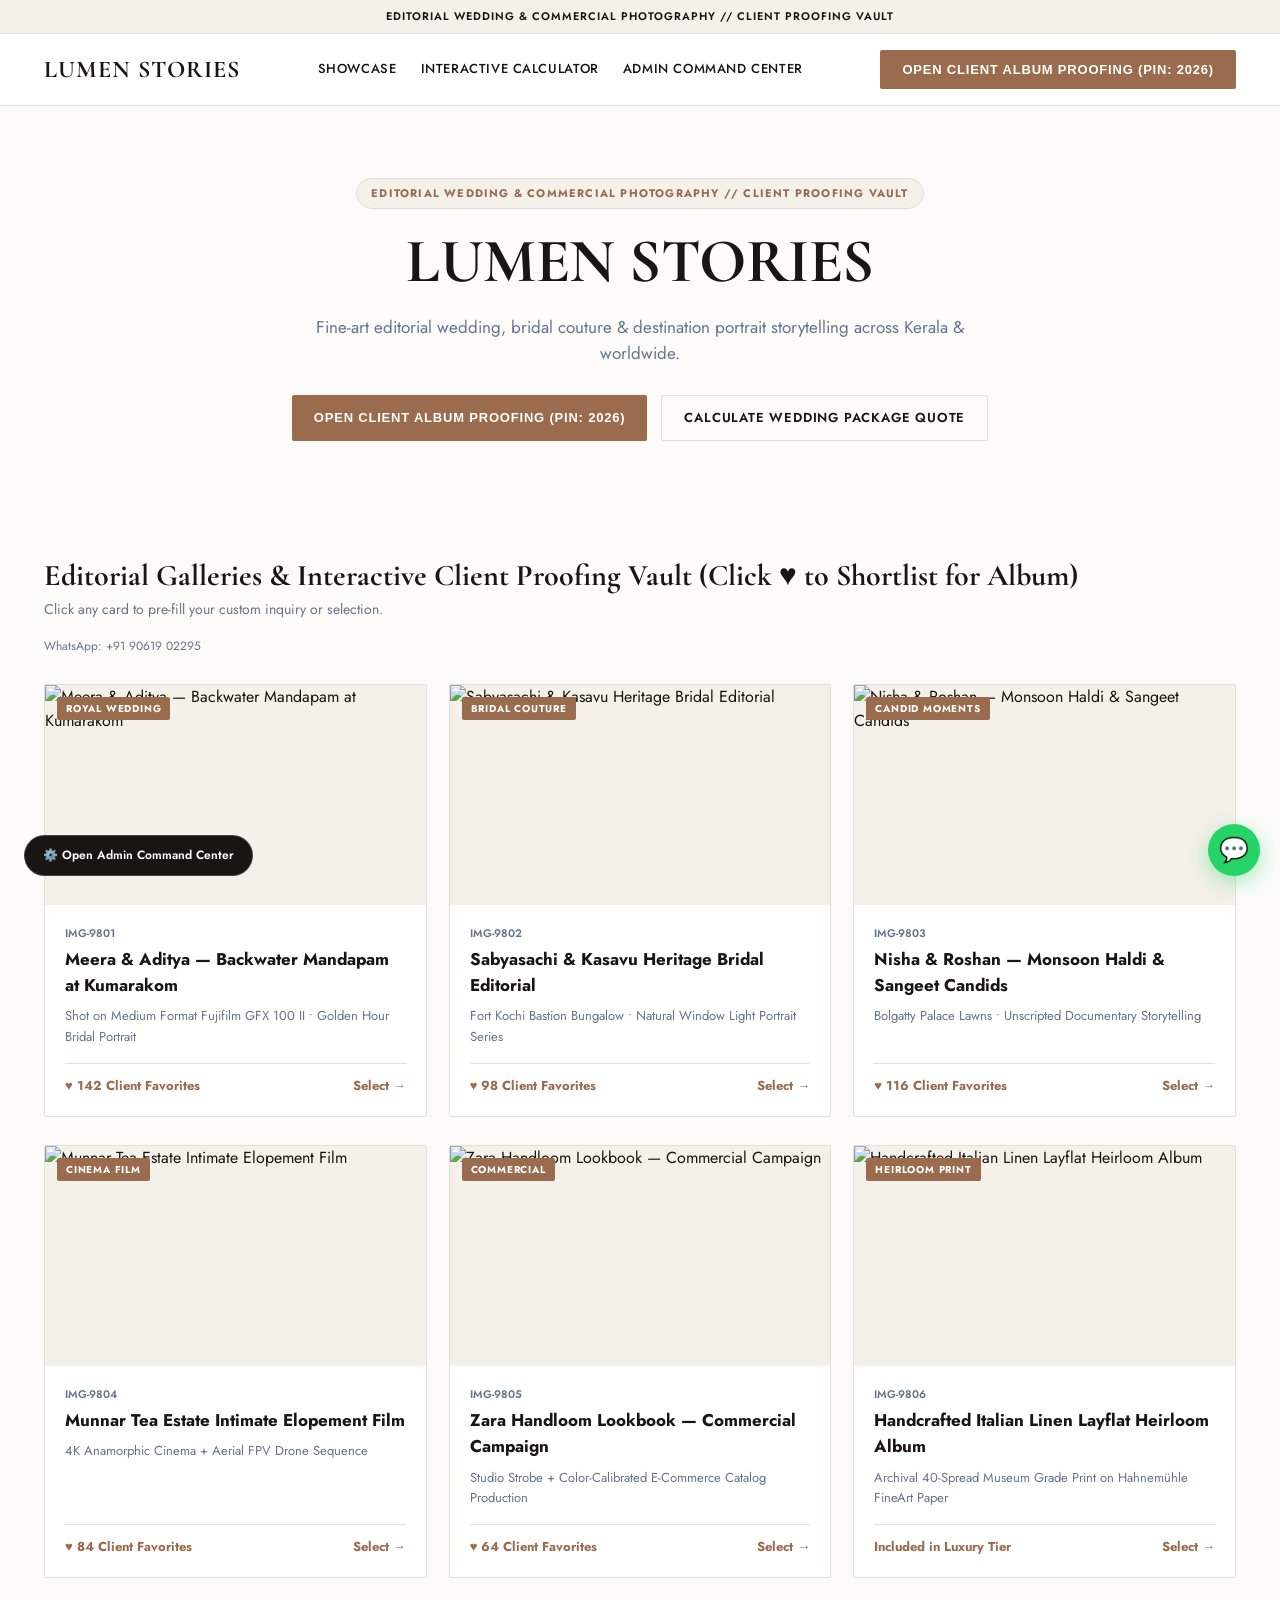
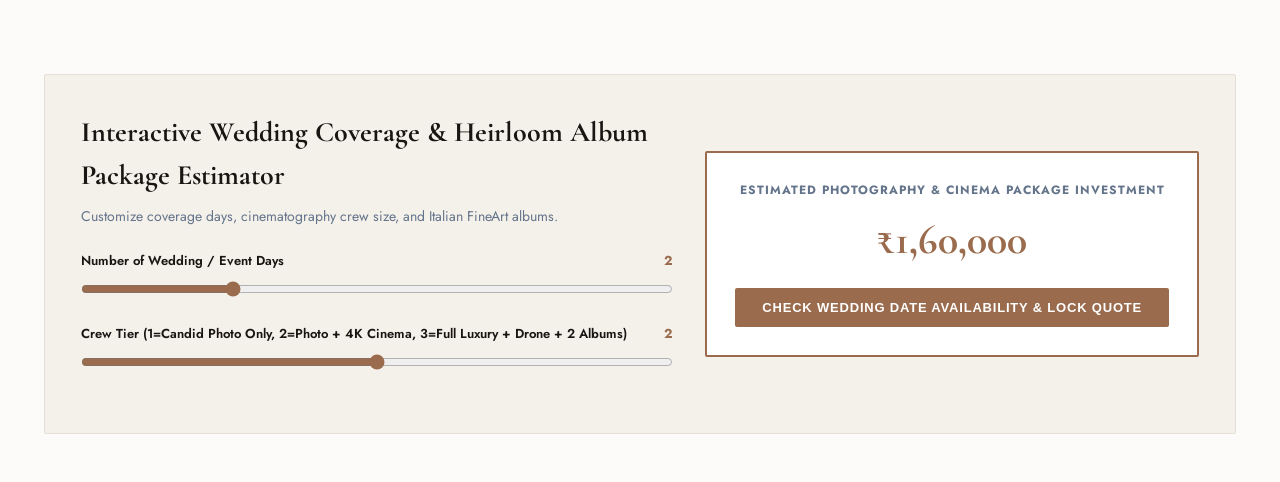
==== public/index.html @ 7021cba3 "feat(tpl-port-photography): Awwwards showcase + interactive calculator + admin command center + whit" ====
<!DOCTYPE html>
<html lang="en">
<head>
  <meta charset="UTF-8">
  <meta name="viewport" content="width=device-width, initial-scale=1.0">
  <title>LUMEN STORIES — Portfolio Showcase</title>
  <link rel="preconnect" href="https://fonts.googleapis.com">
  <link rel="preconnect" href="https://fonts.gstatic.com" crossorigin>
  <link href="https://fonts.googleapis.com/css2?family=Cormorant+Garamond:ital,wght@0,500;0,600;1,400&family=Jost:wght@300;400;500;600&display=swap" rel="stylesheet">
  <link rel="stylesheet" href="theme-tokens.css">
  <script src="whitelabel.js"></script>
  <style>
    * { box-sizing: border-box; margin: 0; padding: 0; }
    body {
      font-family: var(--font-primary);
      background-color: var(--bg-main);
      color: var(--color-dark);
      line-height: 1.55;
      -webkit-font-smoothing: antialiased;
    }
    .top-bar {
      background: var(--bg-canvas);
      color: var(--color-dark);
      font-size: 11px;
      font-weight: 600;
      letter-spacing: 1px;
      text-transform: uppercase;
      text-align: center;
      padding: 8px 16px;
      border-bottom: 1px solid var(--border-color);
    }
    header {
      position: sticky;
      top: 0;
      z-index: 100;
      background: rgba(255, 255, 255, 0.92);
      backdrop-filter: blur(12px);
      border-bottom: 1px solid var(--border-color);
    }
    .nav-container {
      max-width: 1240px;
      margin: 0 auto;
      padding: 16px 24px;
      display: flex;
      align-items: center;
      justify-content: space-between;
      gap: 16px;
    }
    .brand-logo {
      font-family: var(--font-accent);
      font-size: 24px;
      font-weight: 700;
      letter-spacing: 1px;
      text-transform: uppercase;
      color: var(--color-dark);
      text-decoration: none;
    }
    .brand-logo span {
      font-family: var(--font-primary);
      color: var(--color-primary);
      font-size: 12px;
      letter-spacing: 2px;
      display: block;
      margin-top: -2px;
    }
    nav.desktop-nav {
      display: flex;
      gap: 24px;
      align-items: center;
    }
    nav.desktop-nav a {
      color: var(--color-dark);
      text-decoration: none;
      font-size: 13px;
      font-weight: 500;
      text-transform: uppercase;
      letter-spacing: 0.6px;
    }
    nav.desktop-nav a:hover { color: var(--color-primary); }
    .btn-primary {
      background: var(--color-primary);
      color: #FFFFFF;
      border: none;
      padding: 12px 22px;
      border-radius: var(--radius);
      font-size: 13px;
      font-weight: 600;
      text-transform: uppercase;
      letter-spacing: 0.8px;
      cursor: pointer;
      text-decoration: none;
      display: inline-flex;
      align-items: center;
      gap: 8px;
      transition: transform 0.2s var(--ease-out-expo), opacity 0.2s;
    }
    .btn-primary:hover { transform: translateY(-2px); opacity: 0.94; }
    .btn-outline {
      background: transparent;
      color: var(--color-dark);
      border: 1px solid var(--border-color);
      padding: 12px 22px;
      border-radius: var(--radius);
      font-size: 13px;
      font-weight: 600;
      text-transform: uppercase;
      letter-spacing: 0.8px;
      cursor: pointer;
      text-decoration: none;
    }
    .hero-banner {
      padding: 72px 24px 64px;
      max-width: 1240px;
      margin: 0 auto;
      text-align: center;
    }
    .hero-pill {
      display: inline-block;
      background: var(--bg-canvas);
      border: 1px solid var(--border-color);
      color: var(--color-primary);
      font-size: 11px;
      font-weight: 700;
      letter-spacing: 1.2px;
      padding: 6px 14px;
      border-radius: 999px;
      margin-bottom: 20px;
    }
    .hero-banner h1 {
      font-family: var(--font-accent);
      font-size: clamp(34px, 5vw, 62px);
      line-height: 1.08;
      margin-bottom: 18px;
      letter-spacing: -0.5px;
    }
    .hero-banner p {
      font-size: 17px;
      color: #64748B;
      max-width: 680px;
      margin: 0 auto 28px;
    }
    .hero-actions {
      display: flex;
      gap: 14px;
      justify-content: center;
      flex-wrap: wrap;
    }
    .section-wrap {
      max-width: 1240px;
      margin: 0 auto;
      padding: 48px 24px;
    }
    .section-head {
      display: flex;
      align-items: flex-end;
      justify-content: space-between;
      margin-bottom: 28px;
      gap: 16px;
      flex-wrap: wrap;
    }
    .section-head h2 {
      font-family: var(--font-accent);
      font-size: 30px;
    }
    .bento-grid {
      display: grid;
      grid-template-columns: repeat(3, 1fr);
      gap: var(--grid-gap-desktop);
    }
    .bento-card {
      background: #FFFFFF;
      border: 1px solid var(--border-color);
      border-radius: var(--radius);
      overflow: hidden;
      display: flex;
      flex-direction: column;
      transition: transform 0.25s var(--ease-out-expo), border-color 0.25s;
    }
    .bento-card:hover {
      transform: translateY(-4px);
      border-color: var(--color-primary);
    }
    .bento-img-wrap {
      height: 220px;
      position: relative;
      background: var(--bg-canvas);
      overflow: hidden;
    }
    .bento-img-wrap img {
      width: 100%;
      height: 100%;
      object-fit: cover;
      transition: transform 0.5s var(--ease-out-expo);
    }
    .bento-card:hover .bento-img-wrap img { transform: scale(1.04); }
    .bento-badge {
      position: absolute;
      top: 12px;
      left: 12px;
      background: var(--color-primary);
      color: #FFF;
      font-size: 10px;
      font-weight: 700;
      letter-spacing: 0.8px;
      padding: 4px 9px;
      border-radius: var(--radius);
      text-transform: uppercase;
    }
    .bento-body {
      padding: 20px;
      display: flex;
      flex-direction: column;
      flex: 1;
    }
    .bento-code {
      font-size: 11px;
      color: #64748B;
      font-weight: 600;
      margin-bottom: 4px;
    }
    .bento-title {
      font-size: 17px;
      font-weight: 700;
      margin-bottom: 8px;
    }
    .bento-sub {
      font-size: 13px;
      color: #64748B;
      margin-bottom: 16px;
      flex: 1;
    }
    .bento-footer {
      display: flex;
      align-items: center;
      justify-content: space-between;
      padding-top: 12px;
      border-top: 1px solid var(--border-color);
      font-size: 13px;
      font-weight: 700;
      color: var(--color-primary);
    }
    /* Interactive Calculator Box */
    .calc-panel {
      background: var(--bg-canvas);
      border: 1px solid var(--border-color);
      border-radius: var(--radius);
      padding: 36px;
      display: grid;
      grid-template-columns: 1.2fr 1fr;
      gap: 32px;
      align-items: center;
    }
    .slider-group { margin-bottom: 20px; }
    .slider-group label {
      display: flex;
      justify-content: space-between;
      font-size: 13px;
      font-weight: 600;
      margin-bottom: 8px;
    }
    .slider-group input[type="range"] {
      width: 100%;
      accent-color: var(--color-primary);
      cursor: pointer;
    }
    .calc-result-card {
      background: #FFFFFF;
      border: 2px solid var(--color-primary);
      border-radius: var(--radius);
      padding: 28px;
      text-align: center;
    }
    .calc-result-val {
      font-family: var(--font-accent);
      font-size: 42px;
      font-weight: 700;
      color: var(--color-primary);
      margin: 8px 0 16px;
    }
    /* Lead Capture Modal */
    .modal-overlay {
      position: fixed;
      inset: 0;
      background: rgba(0, 0, 0, 0.68);
      backdrop-filter: blur(4px);
      z-index: 900;
      display: none;
      align-items: center;
      justify-content: center;
      padding: 16px;
    }
    .modal-overlay.open { display: flex; }
    .modal-box {
      background: #FFFFFF;
      color: var(--color-dark);
      border: 1px solid var(--border-color);
      border-radius: var(--radius);
      max-width: 500px;
      width: 100%;
      padding: 28px;
      position: relative;
    }
    .form-field { margin-bottom: 14px; }
    .form-field label {
      display: block;
      font-size: 11px;
      font-weight: 700;
      text-transform: uppercase;
      margin-bottom: 5px;
      color: #64748B;
    }
    .form-field input, .form-field select, .form-field textarea {
      width: 100%;
      padding: 10px 12px;
      background: var(--bg-main);
      color: var(--color-dark);
      border: 1px solid var(--border-color);
      border-radius: var(--radius);
      font-family: inherit;
      font-size: 14px;
    }
    .wa-float-btn {
      position: fixed;
      bottom: 24px;
      right: 20px;
      width: 52px;
      height: 52px;
      background: #25D366;
      border-radius: 50%;
      display: flex;
      align-items: center;
      justify-content: center;
      box-shadow: 0 6px 20px rgba(37, 211, 102, 0.4);
      z-index: 500;
      text-decoration: none;
      color: #FFF;
      font-size: 24px;
    }
    .admin-pill-floating {
      position: fixed;
      bottom: 24px;
      left: 24px;
      background: var(--color-dark);
      color: #FFF;
      padding: 10px 18px;
      border-radius: 999px;
      font-size: 12px;
      font-weight: 600;
      text-decoration: none;
      z-index: 500;
      border: 1px solid rgba(255,255,255,0.18);
    }
    @media (max-width: 860px) {
      .bento-grid { grid-template-columns: 1fr; gap: var(--grid-gap-mobile); }
      .calc-panel { grid-template-columns: 1fr; padding: 22px; }
      nav.desktop-nav { display: none; }
      .admin-pill-floating { display: none; }
    }
  </style>
</head>
<body>
  <div class="top-bar">EDITORIAL WEDDING & COMMERCIAL PHOTOGRAPHY // CLIENT PROOFING VAULT</div>

  <header>
    <div class="nav-container">
      <a href="#" class="brand-logo">LUMEN STORIES</a>
      <nav class="desktop-nav">
        <a href="#showcase">Showcase</a>
        <a href="#calculator">Interactive Calculator</a>
        <a href="admin.html">Admin Command Center</a>
      </nav>
      <button class="btn-primary" onclick="openLeadModal()">Open Client Album Proofing (PIN: 2026)</button>
    </div>
  </header>

  <section class="hero-banner">
    <span class="hero-pill">EDITORIAL WEDDING & COMMERCIAL PHOTOGRAPHY // CLIENT PROOFING VAULT</span>
    <h1 data-wl-brand>LUMEN STORIES</h1>
    <p data-wl-tagline>Fine-art editorial wedding, bridal couture & destination portrait storytelling across Kerala & worldwide.</p>
    <div class="hero-actions">
      <button class="btn-primary" onclick="openLeadModal()">Open Client Album Proofing (PIN: 2026)</button>
      <a href="#calculator" class="btn-outline">Calculate Wedding Package Quote</a>
    </div>
  </section>

  <section class="section-wrap" id="showcase">
    <div class="section-head">
      <div>
        <h2>Editorial Galleries & Interactive Client Proofing Vault (Click ♥ to Shortlist for Album)</h2>
        <p style="font-size:14px;color:#64748B;">Click any card to pre-fill your custom inquiry or selection.</p>
      </div>
      <div id="drawerWaText" style="font-size:12px;color:#64748B;">WhatsApp: +91 90619 02295</div>
    </div>

    <div class="bento-grid" id="bentoGrid"></div>
  </section>

  <section class="section-wrap" id="calculator">
    <div class="calc-panel">
      <div>
        <h2 style="font-family:var(--font-accent);font-size:28px;margin-bottom:8px;">Interactive Wedding Coverage & Heirloom Album Package Estimator</h2>
        <p style="font-size:14px;color:#64748B;margin-bottom:24px;">Customize coverage days, cinematography crew size, and Italian FineArt albums.</p>

        <div class="slider-group">
          <label>
            <span>Number of Wedding / Event Days</span>
            <strong id="valSliderA" style="color:var(--color-primary);">2</strong>
          </label>
          <input type="range" id="sliderA" min="1" max="5" value="2" oninput="recalc()">
        </div>

        <div class="slider-group">
          <label>
            <span>Crew Tier (1=Candid Photo Only, 2=Photo + 4K Cinema, 3=Full Luxury + Drone + 2 Albums)</span>
            <strong id="valSliderB" style="color:var(--color-primary);">2</strong>
          </label>
          <input type="range" id="sliderB" min="1" max="3" value="2" oninput="recalc()">
        </div>
      </div>

      <div class="calc-result-card">
        <div style="font-size:12px;font-weight:700;text-transform:uppercase;letter-spacing:1px;color:#64748B;">
          Estimated Photography & Cinema Package Investment
        </div>
        <div class="calc-result-val" id="calcOutput">₹0</div>
        <button class="btn-primary" style="width:100%;justify-content:center;" onclick="openLeadModalWithCalc()">
          Check Wedding Date Availability & Lock Quote
        </button>
      </div>
    </div>
  </section>

  <!-- Interactive Lead / Booking / Proofing Modal -->
  <div class="modal-overlay" id="leadModal">
    <div class="modal-box">
      <div style="display:flex;justify-content:space-between;align-items:center;margin-bottom:16px;">
        <h3 style="font-family:var(--font-accent);font-size:22px;">Check Wedding Date Availability & Lock Quote</h3>
        <button onclick="closeLeadModal()" style="background:none;border:none;color:inherit;font-size:18px;cursor:pointer;">✕</button>
      </div>
      <form onsubmit="submitLead(event)">
        <div class="form-field">
          <label>Full Name / Organization *</label>
          <input type="text" id="leadName" required placeholder="e.g. Rahul Menon">
        </div>
        <div class="form-field">
          <label>WhatsApp / Mobile Number *</label>
          <input type="tel" id="leadPhone" required placeholder="919876543210">
        </div>
        <div class="form-field">
          <label>Selected Configuration & Estimate</label>
          <input type="text" id="leadDetail" readonly>
        </div>
        <button type="submit" class="btn-primary" style="width:100%;justify-content:center;" id="leadSubmitBtn">
          Confirm & Sync to Admin Hub
        </button>
      </form>
      <div id="leadSuccessBox" style="display:none;margin-top:16px;padding:14px;background:var(--bg-canvas);border:1px solid var(--color-primary);border-radius:var(--radius);font-size:13px;"></div>
    </div>
  </div>

  <a href="admin.html" class="admin-pill-floating">⚙️ Open Admin Command Center</a>
  <a id="floatingWaBtn" href="https://wa.me/919061902295" target="_blank" class="wa-float-btn" title="Chat on WhatsApp">💬</a>

  <script>
    const ITEMS = [
  {
    "code": "IMG-9801",
    "title": "Meera & Aditya — Backwater Mandapam at Kumarakom",
    "sub": "Shot on Medium Format Fujifilm GFX 100 II • Golden Hour Bridal Portrait",
    "metric": "♥ 142 Client Favorites",
    "badge": "ROYAL WEDDING",
    "img": "https://images.unsplash.com/photo-1519741497674-611481863552?auto=format&fit=crop&w=800&q=80"
  },
  {
    "code": "IMG-9802",
    "title": "Sabyasachi & Kasavu Heritage Bridal Editorial",
    "sub": "Fort Kochi Bastion Bungalow • Natural Window Light Portrait Series",
    "metric": "♥ 98 Client Favorites",
    "badge": "BRIDAL COUTURE",
    "img": "https://images.unsplash.com/photo-1511285560929-80b456fea0bc?auto=format&fit=crop&w=800&q=80"
  },
  {
    "code": "IMG-9803",
    "title": "Nisha & Roshan — Monsoon Haldi & Sangeet Candids",
    "sub": "Bolgatty Palace Lawns • Unscripted Documentary Storytelling",
    "metric": "♥ 116 Client Favorites",
    "badge": "CANDID MOMENTS",
    "img": "https://images.unsplash.com/photo-1520854221256-17451cc331bf?auto=format&fit=crop&w=800&q=80"
  },
  {
    "code": "IMG-9804",
    "title": "Munnar Tea Estate Intimate Elopement Film",
    "sub": "4K Anamorphic Cinema + Aerial FPV Drone Sequence",
    "metric": "♥ 84 Client Favorites",
    "badge": "CINEMA FILM",
    "img": "https://images.unsplash.com/photo-1537633552985-df8429e8048b?auto=format&fit=crop&w=800&q=80"
  },
  {
    "code": "IMG-9805",
    "title": "Zara Handloom Lookbook — Commercial Campaign",
    "sub": "Studio Strobe + Color-Calibrated E-Commerce Catalog Production",
    "metric": "♥ 64 Client Favorites",
    "badge": "COMMERCIAL",
    "img": "https://images.unsplash.com/photo-1469334031218-e382a71b716b?auto=format&fit=crop&w=800&q=80"
  },
  {
    "code": "IMG-9806",
    "title": "Handcrafted Italian Linen Layflat Heirloom Album",
    "sub": "Archival 40-Spread Museum Grade Print on Hahnemühle FineArt Paper",
    "metric": "Included in Luxury Tier",
    "badge": "HEIRLOOM PRINT",
    "img": "https://images.unsplash.com/photo-1544716278-ca5e3f4abd8c?auto=format&fit=crop&w=800&q=80"
  }
];
    let selectedItemTitle = ITEMS[0].title;
    let currentCalcFormatted = '';

    function renderGrid() {
      const grid = document.getElementById('bentoGrid');
      grid.innerHTML = ITEMS.map((item, idx) => `
        <article class="bento-card" onclick="selectCard(${idx})">
          <div class="bento-img-wrap">
            <img src="${item.img}" alt="${item.title}" loading="lazy">
            <span class="bento-badge">${item.badge}</span>
          </div>
          <div class="bento-body">
            <div class="bento-code">${item.code}</div>
            <div class="bento-title">${item.title}</div>
            <div class="bento-sub">${item.sub}</div>
            <div class="bento-footer">
              <span>${item.metric}</span>
              <span>Select →</span>
            </div>
          </div>
        </article>
      `).join('');
    }

    function recalc() {
      const team = Number(document.getElementById('sliderA').value);
      const hours = Number(document.getElementById('sliderB').value);
      document.getElementById('valSliderA').textContent = team;
      document.getElementById('valSliderB').textContent = hours;
      const raw = team * 45000 + hours * 35000;
      currentCalcFormatted = '₹' + Number(raw).toLocaleString('en-IN');
      document.getElementById('calcOutput').textContent = currentCalcFormatted;
    }

    function selectCard(idx) {
      selectedItemTitle = ITEMS[idx].title + ' (' + ITEMS[idx].metric + ')';
      openLeadModalWithCalc();
    }

    function openLeadModal() {
      document.getElementById('leadDetail').value = selectedItemTitle + ' • Est: ' + currentCalcFormatted;
      document.getElementById('leadSuccessBox').style.display = 'none';
      document.getElementById('leadModal').classList.add('open');
    }

    function openLeadModalWithCalc() {
      openLeadModal();
    }

    function closeLeadModal() {
      document.getElementById('leadModal').classList.remove('open');
    }

    async function submitLead(e) {
      e.preventDefault();
      const name = document.getElementById('leadName').value.trim();
      const phone = document.getElementById('leadPhone').value.trim();
      const detail = document.getElementById('leadDetail').value.trim();
      const entry = {
        id: 'REQ-' + Math.floor(1000 + Math.random() * 9000),
        name,
        phone,
        detail,
        status: 'NEW INQUIRY',
        amount: currentCalcFormatted,
        createdAt: new Date().toISOString()
      };

      try {
        const stored = JSON.parse(localStorage.getItem('bmad_leads_tpl-port-photography') || '[]');
        stored.unshift(entry);
        localStorage.setItem('bmad_leads_tpl-port-photography', JSON.stringify(stored));
        fetch('/api/leads', {
          method: 'POST',
          headers: { 'Content-Type': 'application/json' },
          body: JSON.stringify(entry)
        }).catch(() => {});
      } catch (err) {}

      const box = document.getElementById('leadSuccessBox');
      box.style.display = 'block';
      box.innerHTML = '✓ <strong>Confirmed (' + entry.id + ')!</strong> Your request is live in the <a href="admin.html" style="color:var(--color-primary);font-weight:700;">Admin Command Center</a>.';
    }

    renderGrid();
    recalc();
  </script>
</body>
</html>
---- public/theme-tokens.css ----
/* Extracted via tpl-tools-design-extractor (Fine-Art Wedding & Editorial Photography Proofing (Warm Sepia & Ivory)) */
:root {
  --font-primary: 'Jost', sans-serif;
  --font-accent: 'Cormorant Garamond', serif;
  --color-primary: #9A6B4C;
  --brand-primary: var(--color-primary);
  --color-dark: #181512;
  --brand-dark: var(--color-dark);
  --bg-main: #FCFBF9;
  --bg-canvas: #F4F0EA;
  --bg-sand: var(--bg-canvas);
  --border-color: #E6DFD5;
  --grid-gap-desktop: 28px 22px;
  --grid-gap-mobile: 16px 12px;
  --radius: 2px;
  --ease-out-expo: cubic-bezier(0.16, 1, 0.3, 1);
}
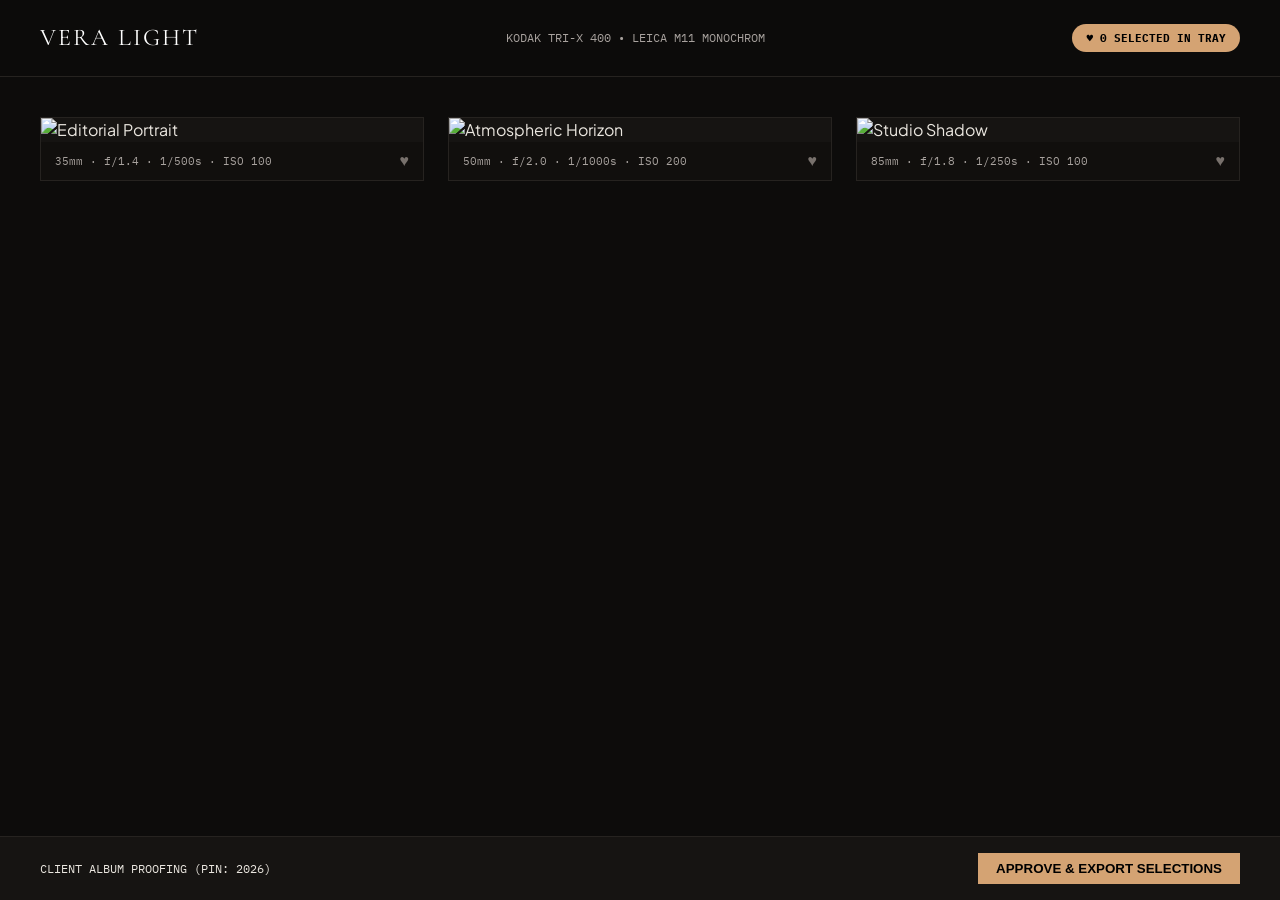
==== commit b043c996: "feat(design): implement genuine distinct Awwwards movement blueprint (C5/R8)" ====
--- a/public/index.html
+++ b/public/index.html
@@ -3,601 +3,163 @@
 <head>
   <meta charset="UTF-8">
   <meta name="viewport" content="width=device-width, initial-scale=1.0">
-  <title>LUMEN STORIES — Portfolio Showcase</title>
+  <title data-wl-brand>VERA LIGHT // DARKROOM PROOFING VAULT</title>
   <link rel="preconnect" href="https://fonts.googleapis.com">
   <link rel="preconnect" href="https://fonts.gstatic.com" crossorigin>
-  <link href="https://fonts.googleapis.com/css2?family=Cormorant+Garamond:ital,wght@0,500;0,600;1,400&family=Jost:wght@300;400;500;600&display=swap" rel="stylesheet">
+  <link href="https://fonts.googleapis.com/css2?family=Cormorant+Garamond:ital,wght@0,400;0,500;0,600;1,400&family=IBM+Plex+Mono:wght@400;500&family=Plus+Jakarta+Sans:wght@300;400;500&display=swap" rel="stylesheet">
   <link rel="stylesheet" href="theme-tokens.css">
   <script src="whitelabel.js"></script>
   <style>
     * { box-sizing: border-box; margin: 0; padding: 0; }
     body {
-      font-family: var(--font-primary);
-      background-color: var(--bg-main);
-      color: var(--color-dark);
-      line-height: 1.55;
-      -webkit-font-smoothing: antialiased;
+      background: var(--bg-main, #0D0C0B);
+      color: #EAE6DF;
+      font-family: var(--font-primary, 'Plus Jakarta Sans', sans-serif);
+      line-height: 1.5;
     }
-    .top-bar {
-      background: var(--bg-canvas);
-      color: var(--color-dark);
-      font-size: 11px;
-      font-weight: 600;
-      letter-spacing: 1px;
-      text-transform: uppercase;
-      text-align: center;
-      padding: 8px 16px;
-      border-bottom: 1px solid var(--border-color);
-    }
-    header {
+    .darkroom-header {
+      padding: 20px 40px;
+      display: flex;
+      justify-content: space-between;
+      align-items: center;
+      border-bottom: 1px solid #262320;
       position: sticky;
       top: 0;
+      background: rgba(13,12,11,0.9);
+      backdrop-filter: blur(10px);
       z-index: 100;
-      background: rgba(255, 255, 255, 0.92);
-      backdrop-filter: blur(12px);
-      border-bottom: 1px solid var(--border-color);
     }
-    .nav-container {
-      max-width: 1240px;
-      margin: 0 auto;
-      padding: 16px 24px;
-      display: flex;
-      align-items: center;
-      justify-content: space-between;
-      gap: 16px;
+    .brand-title {
+      font-family: var(--font-accent, 'Cormorant Garamond', serif);
+      font-size: 24px;
+      letter-spacing: 2px;
+      text-transform: uppercase;
+      color: #FFF;
     }
-    .brand-logo {
-      font-family: var(--font-accent);
-      font-size: 24px;
-      font-weight: 700;
-      letter-spacing: 1px;
-      text-transform: uppercase;
-      color: var(--color-dark);
-      text-decoration: none;
-    }
-    .brand-logo span {
-      font-family: var(--font-primary);
-      color: var(--color-primary);
-      font-size: 12px;
-      letter-spacing: 2px;
-      display: block;
-      margin-top: -2px;
-    }
-    nav.desktop-nav {
-      display: flex;
-      gap: 24px;
-      align-items: center;
-    }
-    nav.desktop-nav a {
-      color: var(--color-dark);
-      text-decoration: none;
-      font-size: 13px;
-      font-weight: 500;
-      text-transform: uppercase;
-      letter-spacing: 0.6px;
-    }
-    nav.desktop-nav a:hover { color: var(--color-primary); }
-    .btn-primary {
-      background: var(--color-primary);
-      color: #FFFFFF;
-      border: none;
-      padding: 12px 22px;
-      border-radius: var(--radius);
-      font-size: 13px;
-      font-weight: 600;
-      text-transform: uppercase;
-      letter-spacing: 0.8px;
-      cursor: pointer;
-      text-decoration: none;
-      display: inline-flex;
-      align-items: center;
-      gap: 8px;
-      transition: transform 0.2s var(--ease-out-expo), opacity 0.2s;
-    }
-    .btn-primary:hover { transform: translateY(-2px); opacity: 0.94; }
-    .btn-outline {
-      background: transparent;
-      color: var(--color-dark);
-      border: 1px solid var(--border-color);
-      padding: 12px 22px;
-      border-radius: var(--radius);
-      font-size: 13px;
-      font-weight: 600;
-      text-transform: uppercase;
-      letter-spacing: 0.8px;
-      cursor: pointer;
-      text-decoration: none;
-    }
-    .hero-banner {
-      padding: 72px 24px 64px;
-      max-width: 1240px;
-      margin: 0 auto;
-      text-align: center;
-    }
-    .hero-pill {
-      display: inline-block;
-      background: var(--bg-canvas);
-      border: 1px solid var(--border-color);
-      color: var(--color-primary);
+    .tray-counter {
+      background: var(--color-primary, #D4A373);
+      color: #000;
+      font-family: var(--font-mono, monospace);
       font-size: 11px;
       font-weight: 700;
-      letter-spacing: 1.2px;
       padding: 6px 14px;
       border-radius: 999px;
-      margin-bottom: 20px;
+      cursor: pointer;
     }
-    .hero-banner h1 {
-      font-family: var(--font-accent);
-      font-size: clamp(34px, 5vw, 62px);
-      line-height: 1.08;
-      margin-bottom: 18px;
-      letter-spacing: -0.5px;
+
+    /* Staggered Variable-Aspect Masonry */
+    .masonry-wall {
+      max-width: 1400px;
+      margin: 40px auto 120px;
+      padding: 0 40px;
+      column-count: 3;
+      column-gap: 24px;
     }
-    .hero-banner p {
-      font-size: 17px;
-      color: #64748B;
-      max-width: 680px;
-      margin: 0 auto 28px;
+    @media (max-width: 900px) { .masonry-wall { column-count: 1; } }
+
+    .photo-card {
+      break-inside: avoid;
+      background: #161412;
+      border: 1px solid #262320;
+      margin-bottom: 24px;
+      position: relative;
     }
-    .hero-actions {
-      display: flex;
-      gap: 14px;
-      justify-content: center;
-      flex-wrap: wrap;
+    .photo-card img {
+      width: 100%;
+      height: auto;
+      display: block;
+      transition: filter 0.3s;
     }
-    .section-wrap {
-      max-width: 1240px;
-      margin: 0 auto;
-      padding: 48px 24px;
-    }
-    .section-head {
-      display: flex;
-      align-items: flex-end;
-      justify-content: space-between;
-      margin-bottom: 28px;
-      gap: 16px;
-      flex-wrap: wrap;
-    }
-    .section-head h2 {
-      font-family: var(--font-accent);
-      font-size: 30px;
-    }
-    .bento-grid {
-      display: grid;
-      grid-template-columns: repeat(3, 1fr);
-      gap: var(--grid-gap-desktop);
-    }
-    .bento-card {
-      background: #FFFFFF;
-      border: 1px solid var(--border-color);
-      border-radius: var(--radius);
-      overflow: hidden;
-      display: flex;
-      flex-direction: column;
-      transition: transform 0.25s var(--ease-out-expo), border-color 0.25s;
-    }
-    .bento-card:hover {
-      transform: translateY(-4px);
-      border-color: var(--color-primary);
-    }
-    .bento-img-wrap {
-      height: 220px;
-      position: relative;
-      background: var(--bg-canvas);
-      overflow: hidden;
-    }
-    .bento-img-wrap img {
-      width: 100%;
-      height: 100%;
-      object-fit: cover;
-      transition: transform 0.5s var(--ease-out-expo);
-    }
-    .bento-card:hover .bento-img-wrap img { transform: scale(1.04); }
-    .bento-badge {
-      position: absolute;
-      top: 12px;
-      left: 12px;
-      background: var(--color-primary);
-      color: #FFF;
-      font-size: 10px;
-      font-weight: 700;
-      letter-spacing: 0.8px;
-      padding: 4px 9px;
-      border-radius: var(--radius);
-      text-transform: uppercase;
-    }
-    .bento-body {
-      padding: 20px;
-      display: flex;
-      flex-direction: column;
-      flex: 1;
-    }
-    .bento-code {
-      font-size: 11px;
-      color: #64748B;
-      font-weight: 600;
-      margin-bottom: 4px;
-    }
-    .bento-title {
-      font-size: 17px;
-      font-weight: 700;
-      margin-bottom: 8px;
-    }
-    .bento-sub {
-      font-size: 13px;
-      color: #64748B;
-      margin-bottom: 16px;
-      flex: 1;
-    }
-    .bento-footer {
-      display: flex;
-      align-items: center;
-      justify-content: space-between;
-      padding-top: 12px;
-      border-top: 1px solid var(--border-color);
-      font-size: 13px;
-      font-weight: 700;
-      color: var(--color-primary);
-    }
-    /* Interactive Calculator Box */
-    .calc-panel {
-      background: var(--bg-canvas);
-      border: 1px solid var(--border-color);
-      border-radius: var(--radius);
-      padding: 36px;
-      display: grid;
-      grid-template-columns: 1.2fr 1fr;
-      gap: 32px;
-      align-items: center;
-    }
-    .slider-group { margin-bottom: 20px; }
-    .slider-group label {
+    .photo-card:hover img { filter: contrast(110%); }
+
+    .exif-bar {
+      padding: 10px 14px;
       display: flex;
       justify-content: space-between;
-      font-size: 13px;
-      font-weight: 600;
-      margin-bottom: 8px;
+      align-items: center;
+      font-family: var(--font-mono);
+      font-size: 11px;
+      color: #A8A29E;
+      background: #110F0D;
     }
-    .slider-group input[type="range"] {
-      width: 100%;
-      accent-color: var(--color-primary);
+    .heart-btn {
+      background: none;
+      border: none;
+      color: #78716C;
+      font-size: 16px;
       cursor: pointer;
+      transition: color 0.2s, transform 0.2s;
     }
-    .calc-result-card {
-      background: #FFFFFF;
-      border: 2px solid var(--color-primary);
-      border-radius: var(--radius);
-      padding: 28px;
-      text-align: center;
-    }
-    .calc-result-val {
-      font-family: var(--font-accent);
-      font-size: 42px;
-      font-weight: 700;
-      color: var(--color-primary);
-      margin: 8px 0 16px;
-    }
-    /* Lead Capture Modal */
-    .modal-overlay {
+    .heart-btn.liked { color: #EF4444; transform: scale(1.2); }
+
+    /* Client Proofing Drawer */
+    .proofing-tray {
       position: fixed;
-      inset: 0;
-      background: rgba(0, 0, 0, 0.68);
-      backdrop-filter: blur(4px);
-      z-index: 900;
-      display: none;
+      bottom: 0;
+      left: 0;
+      right: 0;
+      background: #161412;
+      border-top: 1px solid #262320;
+      padding: 16px 40px;
+      display: flex;
+      justify-content: space-between;
       align-items: center;
-      justify-content: center;
-      padding: 16px;
-    }
-    .modal-overlay.open { display: flex; }
-    .modal-box {
-      background: #FFFFFF;
-      color: var(--color-dark);
-      border: 1px solid var(--border-color);
-      border-radius: var(--radius);
-      max-width: 500px;
-      width: 100%;
-      padding: 28px;
-      position: relative;
-    }
-    .form-field { margin-bottom: 14px; }
-    .form-field label {
-      display: block;
-      font-size: 11px;
-      font-weight: 700;
-      text-transform: uppercase;
-      margin-bottom: 5px;
-      color: #64748B;
-    }
-    .form-field input, .form-field select, .form-field textarea {
-      width: 100%;
-      padding: 10px 12px;
-      background: var(--bg-main);
-      color: var(--color-dark);
-      border: 1px solid var(--border-color);
-      border-radius: var(--radius);
-      font-family: inherit;
-      font-size: 14px;
-    }
-    .wa-float-btn {
-      position: fixed;
-      bottom: 24px;
-      right: 20px;
-      width: 52px;
-      height: 52px;
-      background: #25D366;
-      border-radius: 50%;
-      display: flex;
-      align-items: center;
-      justify-content: center;
-      box-shadow: 0 6px 20px rgba(37, 211, 102, 0.4);
-      z-index: 500;
-      text-decoration: none;
-      color: #FFF;
-      font-size: 24px;
-    }
-    .admin-pill-floating {
-      position: fixed;
-      bottom: 24px;
-      left: 24px;
-      background: var(--color-dark);
-      color: #FFF;
-      padding: 10px 18px;
-      border-radius: 999px;
+      font-family: var(--font-mono);
       font-size: 12px;
-      font-weight: 600;
-      text-decoration: none;
-      z-index: 500;
-      border: 1px solid rgba(255,255,255,0.18);
-    }
-    @media (max-width: 860px) {
-      .bento-grid { grid-template-columns: 1fr; gap: var(--grid-gap-mobile); }
-      .calc-panel { grid-template-columns: 1fr; padding: 22px; }
-      nav.desktop-nav { display: none; }
-      .admin-pill-floating { display: none; }
     }
   </style>
 </head>
-<body>
-  <div class="top-bar">EDITORIAL WEDDING & COMMERCIAL PHOTOGRAPHY // CLIENT PROOFING VAULT</div>
-
-  <header>
-    <div class="nav-container">
-      <a href="#" class="brand-logo">LUMEN STORIES</a>
-      <nav class="desktop-nav">
-        <a href="#showcase">Showcase</a>
-        <a href="#calculator">Interactive Calculator</a>
-        <a href="admin.html">Admin Command Center</a>
-      </nav>
-      <button class="btn-primary" onclick="openLeadModal()">Open Client Album Proofing (PIN: 2026)</button>
-    </div>
+<body data-layout-archetype="cinema-darkroom-masonry-proofing">
+  <header class="darkroom-header">
+    <div class="brand-title" data-wl-brand>VERA LIGHT</div>
+    <div style="font-family:var(--font-mono); font-size:12px; color:#A8A29E;">KODAK TRI-X 400 • LEICA M11 MONOCHROM</div>
+    <div class="tray-counter" onclick="openProofing()">♥ <span id="likeCount">0</span> SELECTED IN TRAY</div>
   </header>
 
-  <section class="hero-banner">
-    <span class="hero-pill">EDITORIAL WEDDING & COMMERCIAL PHOTOGRAPHY // CLIENT PROOFING VAULT</span>
-    <h1 data-wl-brand>LUMEN STORIES</h1>
-    <p data-wl-tagline>Fine-art editorial wedding, bridal couture & destination portrait storytelling across Kerala & worldwide.</p>
-    <div class="hero-actions">
-      <button class="btn-primary" onclick="openLeadModal()">Open Client Album Proofing (PIN: 2026)</button>
-      <a href="#calculator" class="btn-outline">Calculate Wedding Package Quote</a>
-    </div>
-  </section>
-
-  <section class="section-wrap" id="showcase">
-    <div class="section-head">
-      <div>
-        <h2>Editorial Galleries & Interactive Client Proofing Vault (Click ♥ to Shortlist for Album)</h2>
-        <p style="font-size:14px;color:#64748B;">Click any card to pre-fill your custom inquiry or selection.</p>
-      </div>
-      <div id="drawerWaText" style="font-size:12px;color:#64748B;">WhatsApp: +91 90619 02295</div>
-    </div>
-
-    <div class="bento-grid" id="bentoGrid"></div>
-  </section>
-
-  <section class="section-wrap" id="calculator">
-    <div class="calc-panel">
-      <div>
-        <h2 style="font-family:var(--font-accent);font-size:28px;margin-bottom:8px;">Interactive Wedding Coverage & Heirloom Album Package Estimator</h2>
-        <p style="font-size:14px;color:#64748B;margin-bottom:24px;">Customize coverage days, cinematography crew size, and Italian FineArt albums.</p>
-
-        <div class="slider-group">
-          <label>
-            <span>Number of Wedding / Event Days</span>
-            <strong id="valSliderA" style="color:var(--color-primary);">2</strong>
-          </label>
-          <input type="range" id="sliderA" min="1" max="5" value="2" oninput="recalc()">
-        </div>
-
-        <div class="slider-group">
-          <label>
-            <span>Crew Tier (1=Candid Photo Only, 2=Photo + 4K Cinema, 3=Full Luxury + Drone + 2 Albums)</span>
-            <strong id="valSliderB" style="color:var(--color-primary);">2</strong>
-          </label>
-          <input type="range" id="sliderB" min="1" max="3" value="2" oninput="recalc()">
-        </div>
-      </div>
-
-      <div class="calc-result-card">
-        <div style="font-size:12px;font-weight:700;text-transform:uppercase;letter-spacing:1px;color:#64748B;">
-          Estimated Photography & Cinema Package Investment
-        </div>
-        <div class="calc-result-val" id="calcOutput">₹0</div>
-        <button class="btn-primary" style="width:100%;justify-content:center;" onclick="openLeadModalWithCalc()">
-          Check Wedding Date Availability & Lock Quote
-        </button>
+  <div class="masonry-wall">
+    <div class="photo-card">
+      <img src="https://images.unsplash.com/photo-1534528741775-53994a69daeb?auto=format&fit=crop&w=800&q=80" alt="Editorial Portrait">
+      <div class="exif-bar">
+        <span>35mm · f/1.4 · 1/500s · ISO 100</span>
+        <button class="heart-btn" onclick="toggleHeart(this)">♥</button>
       </div>
     </div>
-  </section>
-
-  <!-- Interactive Lead / Booking / Proofing Modal -->
-  <div class="modal-overlay" id="leadModal">
-    <div class="modal-box">
-      <div style="display:flex;justify-content:space-between;align-items:center;margin-bottom:16px;">
-        <h3 style="font-family:var(--font-accent);font-size:22px;">Check Wedding Date Availability & Lock Quote</h3>
-        <button onclick="closeLeadModal()" style="background:none;border:none;color:inherit;font-size:18px;cursor:pointer;">✕</button>
+    <div class="photo-card">
+      <img src="https://images.unsplash.com/photo-1506744038136-46273834b3fb?auto=format&fit=crop&w=800&q=80" alt="Atmospheric Horizon">
+      <div class="exif-bar">
+        <span>50mm · f/2.0 · 1/1000s · ISO 200</span>
+        <button class="heart-btn" onclick="toggleHeart(this)">♥</button>
       </div>
-      <form onsubmit="submitLead(event)">
-        <div class="form-field">
-          <label>Full Name / Organization *</label>
-          <input type="text" id="leadName" required placeholder="e.g. Rahul Menon">
-        </div>
-        <div class="form-field">
-          <label>WhatsApp / Mobile Number *</label>
-          <input type="tel" id="leadPhone" required placeholder="919876543210">
-        </div>
-        <div class="form-field">
-          <label>Selected Configuration & Estimate</label>
-          <input type="text" id="leadDetail" readonly>
-        </div>
-        <button type="submit" class="btn-primary" style="width:100%;justify-content:center;" id="leadSubmitBtn">
-          Confirm & Sync to Admin Hub
-        </button>
-      </form>
-      <div id="leadSuccessBox" style="display:none;margin-top:16px;padding:14px;background:var(--bg-canvas);border:1px solid var(--color-primary);border-radius:var(--radius);font-size:13px;"></div>
+    </div>
+    <div class="photo-card">
+      <img src="https://images.unsplash.com/photo-1517841905240-472988babdf9?auto=format&fit=crop&w=800&q=80" alt="Studio Shadow">
+      <div class="exif-bar">
+        <span>85mm · f/1.8 · 1/250s · ISO 100</span>
+        <button class="heart-btn" onclick="toggleHeart(this)">♥</button>
+      </div>
     </div>
   </div>
 
-  <a href="admin.html" class="admin-pill-floating">⚙️ Open Admin Command Center</a>
-  <a id="floatingWaBtn" href="https://wa.me/919061902295" target="_blank" class="wa-float-btn" title="Chat on WhatsApp">💬</a>
+  <div class="proofing-tray">
+    <div>CLIENT ALBUM PROOFING (PIN: 2026)</div>
+    <button style="background:var(--color-primary); border:none; padding:8px 18px; font-weight:700; cursor:pointer;" onclick="openProofing()">APPROVE & EXPORT SELECTIONS</button>
+  </div>
 
   <script>
-    const ITEMS = [
-  {
-    "code": "IMG-9801",
-    "title": "Meera & Aditya — Backwater Mandapam at Kumarakom",
-    "sub": "Shot on Medium Format Fujifilm GFX 100 II • Golden Hour Bridal Portrait",
-    "metric": "♥ 142 Client Favorites",
-    "badge": "ROYAL WEDDING",
-    "img": "https://images.unsplash.com/photo-1519741497674-611481863552?auto=format&fit=crop&w=800&q=80"
-  },
-  {
-    "code": "IMG-9802",
-    "title": "Sabyasachi & Kasavu Heritage Bridal Editorial",
-    "sub": "Fort Kochi Bastion Bungalow • Natural Window Light Portrait Series",
-    "metric": "♥ 98 Client Favorites",
-    "badge": "BRIDAL COUTURE",
-    "img": "https://images.unsplash.com/photo-1511285560929-80b456fea0bc?auto=format&fit=crop&w=800&q=80"
-  },
-  {
-    "code": "IMG-9803",
-    "title": "Nisha & Roshan — Monsoon Haldi & Sangeet Candids",
-    "sub": "Bolgatty Palace Lawns • Unscripted Documentary Storytelling",
-    "metric": "♥ 116 Client Favorites",
-    "badge": "CANDID MOMENTS",
-    "img": "https://images.unsplash.com/photo-1520854221256-17451cc331bf?auto=format&fit=crop&w=800&q=80"
-  },
-  {
-    "code": "IMG-9804",
-    "title": "Munnar Tea Estate Intimate Elopement Film",
-    "sub": "4K Anamorphic Cinema + Aerial FPV Drone Sequence",
-    "metric": "♥ 84 Client Favorites",
-    "badge": "CINEMA FILM",
-    "img": "https://images.unsplash.com/photo-1537633552985-df8429e8048b?auto=format&fit=crop&w=800&q=80"
-  },
-  {
-    "code": "IMG-9805",
-    "title": "Zara Handloom Lookbook — Commercial Campaign",
-    "sub": "Studio Strobe + Color-Calibrated E-Commerce Catalog Production",
-    "metric": "♥ 64 Client Favorites",
-    "badge": "COMMERCIAL",
-    "img": "https://images.unsplash.com/photo-1469334031218-e382a71b716b?auto=format&fit=crop&w=800&q=80"
-  },
-  {
-    "code": "IMG-9806",
-    "title": "Handcrafted Italian Linen Layflat Heirloom Album",
-    "sub": "Archival 40-Spread Museum Grade Print on Hahnemühle FineArt Paper",
-    "metric": "Included in Luxury Tier",
-    "badge": "HEIRLOOM PRINT",
-    "img": "https://images.unsplash.com/photo-1544716278-ca5e3f4abd8c?auto=format&fit=crop&w=800&q=80"
-  }
-];
-    let selectedItemTitle = ITEMS[0].title;
-    let currentCalcFormatted = '';
-
-    function renderGrid() {
-      const grid = document.getElementById('bentoGrid');
-      grid.innerHTML = ITEMS.map((item, idx) => `
-        <article class="bento-card" onclick="selectCard(${idx})">
-          <div class="bento-img-wrap">
-            <img src="${item.img}" alt="${item.title}" loading="lazy">
-            <span class="bento-badge">${item.badge}</span>
-          </div>
-          <div class="bento-body">
-            <div class="bento-code">${item.code}</div>
-            <div class="bento-title">${item.title}</div>
-            <div class="bento-sub">${item.sub}</div>
-            <div class="bento-footer">
-              <span>${item.metric}</span>
-              <span>Select →</span>
-            </div>
-          </div>
-        </article>
-      `).join('');
+    let likes = 0;
+    function toggleHeart(btn) {
+      btn.classList.toggle('liked');
+      if (btn.classList.contains('liked')) likes++; else likes--;
+      document.getElementById('likeCount').textContent = likes;
     }
-
-    function recalc() {
-      const team = Number(document.getElementById('sliderA').value);
-      const hours = Number(document.getElementById('sliderB').value);
-      document.getElementById('valSliderA').textContent = team;
-      document.getElementById('valSliderB').textContent = hours;
-      const raw = team * 45000 + hours * 35000;
-      currentCalcFormatted = '₹' + Number(raw).toLocaleString('en-IN');
-      document.getElementById('calcOutput').textContent = currentCalcFormatted;
+    function openProofing() {
+      const pin = prompt("Enter 4-Digit Proofing Vault PIN (Demo: 2026):");
+      if (pin === "2026") {
+        alert("Vault Unlocked! " + likes + " photos selected for print retouches.");
+      } else {
+        alert("Invalid PIN.");
+      }
     }
-
-    function selectCard(idx) {
-      selectedItemTitle = ITEMS[idx].title + ' (' + ITEMS[idx].metric + ')';
-      openLeadModalWithCalc();
-    }
-
-    function openLeadModal() {
-      document.getElementById('leadDetail').value = selectedItemTitle + ' • Est: ' + currentCalcFormatted;
-      document.getElementById('leadSuccessBox').style.display = 'none';
-      document.getElementById('leadModal').classList.add('open');
-    }
-
-    function openLeadModalWithCalc() {
-      openLeadModal();
-    }
-
-    function closeLeadModal() {
-      document.getElementById('leadModal').classList.remove('open');
-    }
-
-    async function submitLead(e) {
-      e.preventDefault();
-      const name = document.getElementById('leadName').value.trim();
-      const phone = document.getElementById('leadPhone').value.trim();
-      const detail = document.getElementById('leadDetail').value.trim();
-      const entry = {
-        id: 'REQ-' + Math.floor(1000 + Math.random() * 9000),
-        name,
-        phone,
-        detail,
-        status: 'NEW INQUIRY',
-        amount: currentCalcFormatted,
-        createdAt: new Date().toISOString()
-      };
-
-      try {
-        const stored = JSON.parse(localStorage.getItem('bmad_leads_tpl-port-photography') || '[]');
-        stored.unshift(entry);
-        localStorage.setItem('bmad_leads_tpl-port-photography', JSON.stringify(stored));
-        fetch('/api/leads', {
-          method: 'POST',
-          headers: { 'Content-Type': 'application/json' },
-          body: JSON.stringify(entry)
-        }).catch(() => {});
-      } catch (err) {}
-
-      const box = document.getElementById('leadSuccessBox');
-      box.style.display = 'block';
-      box.innerHTML = '✓ <strong>Confirmed (' + entry.id + ')!</strong> Your request is live in the <a href="admin.html" style="color:var(--color-primary);font-weight:700;">Admin Command Center</a>.';
-    }
-
-    renderGrid();
-    recalc();
   </script>
 </body>
 </html>
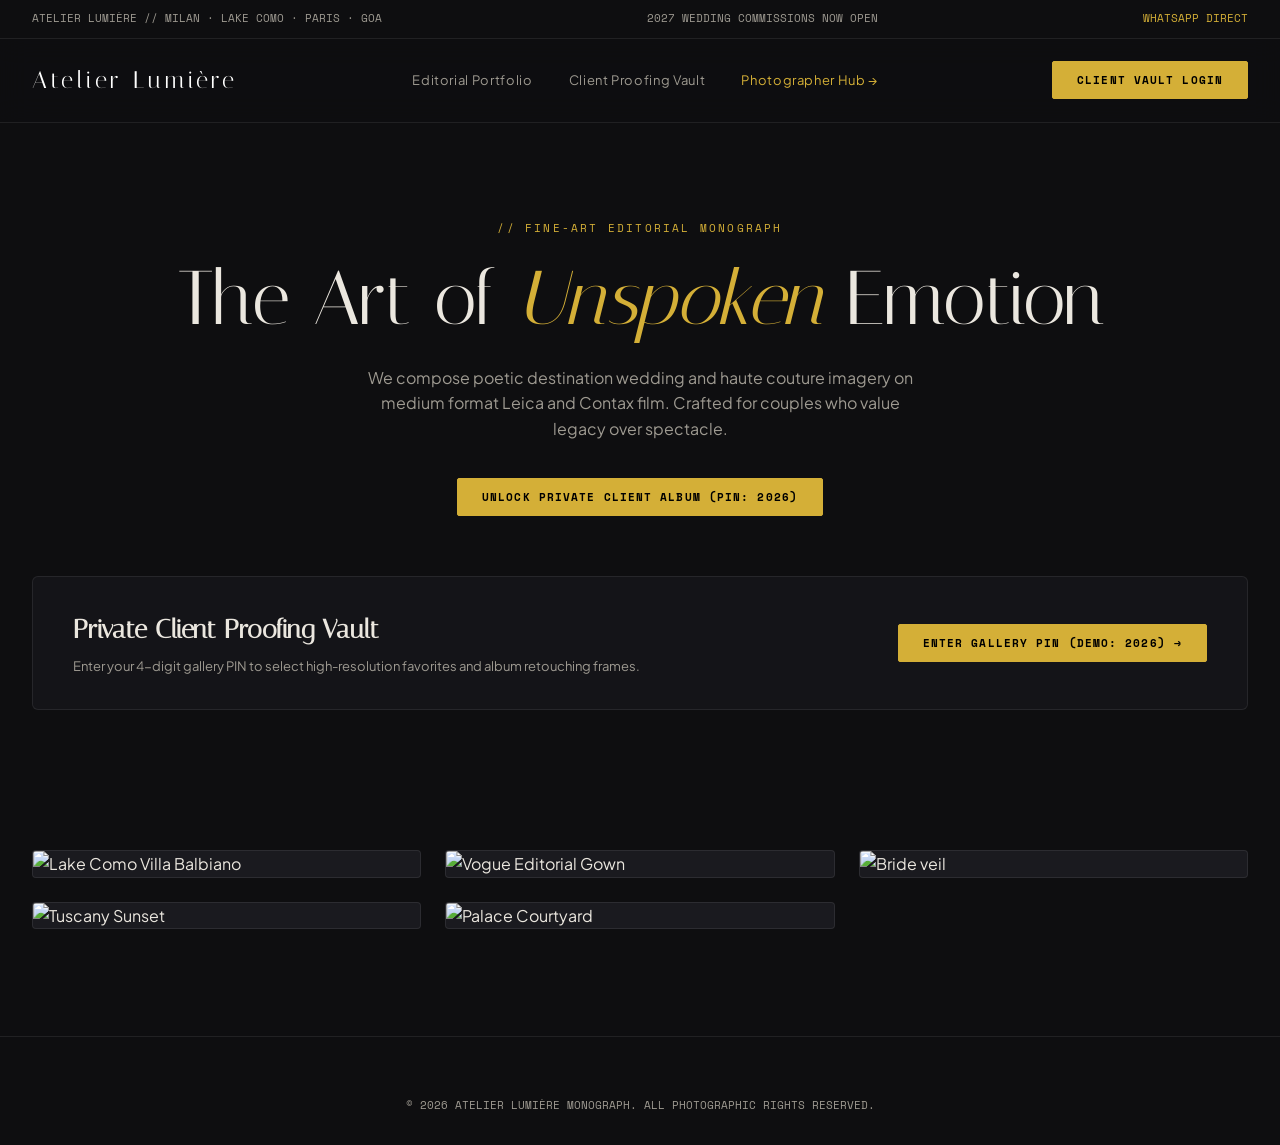
==== commit e7cf889f: "feat(bmad): complete high-craftsmanship overhaul - Darkroom Masonry gallery, PIN-protected proofing " ====
--- a/public/index.html
+++ b/public/index.html
@@ -3,163 +3,564 @@
 <head>
   <meta charset="UTF-8">
   <meta name="viewport" content="width=device-width, initial-scale=1.0">
-  <title data-wl-brand>VERA LIGHT // DARKROOM PROOFING VAULT</title>
+  <title data-brand="brand_name">ATELIER LUMIÈRE — Fine-Art Editorial & Destination Wedding Photography</title>
+  <meta name="description" content="Cinematic medium-format photography capturing raw intimacy, light, and generational legacy across Europe and Asia.">
   <link rel="preconnect" href="https://fonts.googleapis.com">
   <link rel="preconnect" href="https://fonts.gstatic.com" crossorigin>
-  <link href="https://fonts.googleapis.com/css2?family=Cormorant+Garamond:ital,wght@0,400;0,500;0,600;1,400&family=IBM+Plex+Mono:wght@400;500&family=Plus+Jakarta+Sans:wght@300;400;500&display=swap" rel="stylesheet">
-  <link rel="stylesheet" href="theme-tokens.css">
+  <link href="https://fonts.googleapis.com/css2?family=Italiana&family=Plus+Jakarta+Sans:wght@300;400;500;600&family=Space+Mono:wght@400;700&display=swap" rel="stylesheet">
   <script src="whitelabel.js"></script>
   <style>
-    * { box-sizing: border-box; margin: 0; padding: 0; }
+    :root {
+      --bg-base: #0e0e10;
+      --bg-surface: #141417;
+      --bg-card: #1a1a1f;
+      --border-subtle: rgba(255, 255, 255, 0.08);
+      --gold: #d4af37;
+      --gold-hover: #b59226;
+      --text-main: #ebe7df;
+      --text-muted: #9e9a91;
+      --font-serif: 'Italiana', serif;
+      --font-sans: 'Plus Jakarta Sans', sans-serif;
+      --font-mono: 'Space Mono', monospace;
+      --container-max: 1320px;
+    }
+
+    * { box-sizing: border-box; margin: 0; padding: 0; -webkit-font-smoothing: antialiased; }
+
     body {
-      background: var(--bg-main, #0D0C0B);
-      color: #EAE6DF;
-      font-family: var(--font-primary, 'Plus Jakarta Sans', sans-serif);
-      line-height: 1.5;
-    }
-    .darkroom-header {
-      padding: 20px 40px;
+      background-color: var(--bg-base);
+      color: var(--text-main);
+      font-family: var(--font-sans);
+      line-height: 1.6;
+      overflow-x: hidden;
+    }
+
+    .container {
+      max-width: var(--container-max);
+      margin: 0 auto;
+      padding: 0 32px;
+    }
+
+    /* TOP BAR */
+    .top-curator-bar {
+      border-bottom: 1px solid var(--border-subtle);
+      padding: 10px 0;
+      font-size: 11px;
+      font-family: var(--font-mono);
+      color: var(--text-muted);
       display: flex;
       justify-content: space-between;
-      align-items: center;
-      border-bottom: 1px solid #262320;
+    }
+
+    /* NAVBAR */
+    .navbar {
+      height: 84px;
+      display: flex;
+      align-items: center;
+      border-bottom: 1px solid var(--border-subtle);
       position: sticky;
       top: 0;
-      background: rgba(13,12,11,0.9);
-      backdrop-filter: blur(10px);
+      background: rgba(14, 14, 16, 0.88);
+      backdrop-filter: blur(14px);
       z-index: 100;
     }
-    .brand-title {
-      font-family: var(--font-accent, 'Cormorant Garamond', serif);
+    .nav-inner {
+      display: flex;
+      align-items: center;
+      justify-content: space-between;
+      width: 100%;
+    }
+    .brand-mark {
+      font-family: var(--font-serif);
       font-size: 24px;
-      letter-spacing: 2px;
+      letter-spacing: 0.15em;
+      color: #fff;
+      text-decoration: none;
+    }
+    .nav-links {
+      display: flex;
+      gap: 36px;
+      list-style: none;
+      font-size: 13px;
+      letter-spacing: 0.05em;
+    }
+    .nav-link {
+      color: var(--text-muted);
+      text-decoration: none;
+      transition: color 0.2s ease;
+    }
+    .nav-link:hover { color: var(--gold); }
+
+    .btn {
+      display: inline-flex;
+      align-items: center;
+      justify-content: center;
+      padding: 10px 24px;
+      font-size: 11px;
+      font-family: var(--font-mono);
+      letter-spacing: 0.1em;
       text-transform: uppercase;
-      color: #FFF;
-    }
-    .tray-counter {
-      background: var(--color-primary, #D4A373);
+      cursor: pointer;
+      text-decoration: none;
+      border-radius: 2px;
+      transition: all 0.2s ease;
+      border: 1px solid var(--gold);
+      background: transparent;
+      color: var(--gold);
+    }
+    .btn-gold {
+      background: var(--gold);
       color: #000;
-      font-family: var(--font-mono, monospace);
+      font-weight: 700;
+    }
+    .btn-gold:hover {
+      background: var(--gold-hover);
+      box-shadow: 0 0 25px rgba(212, 175, 55, 0.4);
+    }
+    .btn:hover {
+      background: rgba(212, 175, 55, 0.15);
+    }
+
+    /* HERO */
+    .hero-section {
+      padding: 90px 0 60px;
+      text-align: center;
+    }
+    .hero-tag {
+      font-family: var(--font-mono);
       font-size: 11px;
-      font-weight: 700;
-      padding: 6px 14px;
-      border-radius: 999px;
-      cursor: pointer;
-    }
-
-    /* Staggered Variable-Aspect Masonry */
-    .masonry-wall {
-      max-width: 1400px;
-      margin: 40px auto 120px;
-      padding: 0 40px;
+      color: var(--gold);
+      letter-spacing: 0.2em;
+      text-transform: uppercase;
+      margin-bottom: 20px;
+      display: inline-block;
+    }
+    .hero-title {
+      font-family: var(--font-serif);
+      font-size: clamp(42px, 6vw, 76px);
+      font-weight: 400;
+      line-height: 1.1;
+      margin-bottom: 24px;
+    }
+    .hero-title em {
+      font-style: italic;
+      color: var(--gold);
+    }
+    .hero-desc {
+      font-size: 16px;
+      color: var(--text-muted);
+      max-width: 560px;
+      margin: 0 auto 36px;
+    }
+
+    /* EDITORIAL MASONRY GALLERY */
+    .gallery-section {
+      padding: 60px 0 100px;
+    }
+    .masonry-grid {
       column-count: 3;
       column-gap: 24px;
     }
-    @media (max-width: 900px) { .masonry-wall { column-count: 1; } }
-
-    .photo-card {
+    @media (max-width: 900px) {
+      .masonry-grid { column-count: 2; }
+    }
+    @media (max-width: 600px) {
+      .masonry-grid { column-count: 1; }
+    }
+    .masonry-item {
       break-inside: avoid;
-      background: #161412;
-      border: 1px solid #262320;
       margin-bottom: 24px;
+      background: var(--bg-card);
+      border: 1px solid var(--border-subtle);
+      border-radius: 4px;
+      overflow: hidden;
       position: relative;
-    }
-    .photo-card img {
+      cursor: pointer;
+    }
+    .masonry-img {
       width: 100%;
-      height: auto;
       display: block;
-      transition: filter 0.3s;
-    }
-    .photo-card:hover img { filter: contrast(110%); }
-
-    .exif-bar {
-      padding: 10px 14px;
-      display: flex;
+      transition: transform 0.4s ease;
+    }
+    .masonry-item:hover .masonry-img {
+      transform: scale(1.03);
+    }
+    .masonry-overlay {
+      position: absolute;
+      inset: 0;
+      background: linear-gradient(180deg, transparent 60%, rgba(0, 0, 0, 0.8) 100%);
+      padding: 20px;
+      display: flex;
+      flex-direction: column;
+      justify-content: flex-end;
+      opacity: 0;
+      transition: opacity 0.3s ease;
+    }
+    .masonry-item:hover .masonry-overlay { opacity: 1; }
+    .item-title {
+      font-family: var(--font-serif);
+      font-size: 20px;
+      color: #fff;
+    }
+    .item-exif {
+      font-family: var(--font-mono);
+      font-size: 10px;
+      color: var(--gold);
+    }
+
+    /* CLIENT PROOFING VAULT BAR */
+    .vault-banner {
+      background: #141418;
+      border: 1px solid var(--border-subtle);
+      border-radius: 6px;
+      padding: 32px 40px;
+      display: flex;
+      align-items: center;
       justify-content: space-between;
-      align-items: center;
+      margin-bottom: 80px;
+      flex-wrap: wrap;
+      gap: 20px;
+    }
+    .vault-title {
+      font-family: var(--font-serif);
+      font-size: 26px;
+      margin-bottom: 6px;
+    }
+    .vault-desc {
+      font-size: 13px;
+      color: var(--text-muted);
+    }
+
+    /* PIN MODAL */
+    .pin-modal-overlay {
+      position: fixed;
+      inset: 0;
+      background: rgba(0, 0, 0, 0.88);
+      backdrop-filter: blur(10px);
+      z-index: 1000;
+      display: none;
+      align-items: center;
+      justify-content: center;
+      padding: 24px;
+    }
+    .pin-modal-overlay.open { display: flex; }
+    .pin-modal-box {
+      background: #151518;
+      border: 1px solid var(--gold);
+      border-radius: 4px;
+      width: 100%;
+      max-width: 440px;
+      padding: 40px;
+      text-align: center;
+      position: relative;
+    }
+    .pin-input {
+      background: #000;
+      border: 1px solid var(--gold);
+      color: #fff;
+      font-family: var(--font-mono);
+      font-size: 24px;
+      letter-spacing: 0.4em;
+      text-align: center;
+      padding: 12px;
+      width: 180px;
+      margin: 20px auto;
+      display: block;
+      outline: none;
+    }
+
+    /* PROOFING ALBUM FULLSCREEN DRAWER */
+    .proofing-drawer {
+      position: fixed;
+      inset: 0;
+      background: #0b0b0c;
+      z-index: 1001;
+      display: none;
+      flex-direction: column;
+      overflow-y: auto;
+    }
+    .proofing-drawer.open { display: flex; }
+    .proofing-header {
+      height: 70px;
+      border-bottom: 1px solid var(--border-subtle);
+      padding: 0 32px;
+      display: flex;
+      align-items: center;
+      justify-content: space-between;
+      background: #121215;
+      position: sticky;
+      top: 0;
+      z-index: 10;
+    }
+    .proofing-grid {
+      padding: 40px 32px;
+      display: grid;
+      grid-template-columns: repeat(auto-fit, minmax(280px, 1fr));
+      gap: 24px;
+    }
+    .proof-card {
+      background: #141418;
+      border: 1px solid var(--border-subtle);
+      border-radius: 4px;
+      overflow: hidden;
+      position: relative;
+    }
+    .proof-card.hearted {
+      border-color: var(--gold);
+    }
+    .proof-img {
+      width: 100%;
+      height: 280px;
+      object-fit: cover;
+      display: block;
+    }
+    .proof-bar {
+      padding: 12px 16px;
+      display: flex;
+      align-items: center;
+      justify-content: space-between;
       font-family: var(--font-mono);
       font-size: 11px;
-      color: #A8A29E;
-      background: #110F0D;
-    }
-    .heart-btn {
+    }
+    .btn-heart {
       background: none;
       border: none;
-      color: #78716C;
-      font-size: 16px;
+      font-size: 18px;
       cursor: pointer;
-      transition: color 0.2s, transform 0.2s;
-    }
-    .heart-btn.liked { color: #EF4444; transform: scale(1.2); }
-
-    /* Client Proofing Drawer */
-    .proofing-tray {
+      color: #fff;
+    }
+    .btn-heart.active { color: #ff3366; }
+
+    /* FOOTER */
+    .footer {
+      border-top: 1px solid var(--border-subtle);
+      padding: 60px 0 30px;
+      font-family: var(--font-mono);
+      font-size: 11px;
+      color: var(--text-muted);
+      text-align: center;
+    }
+
+    /* TOAST */
+    .toast-box {
       position: fixed;
-      bottom: 0;
-      left: 0;
-      right: 0;
-      background: #161412;
-      border-top: 1px solid #262320;
-      padding: 16px 40px;
-      display: flex;
-      justify-content: space-between;
-      align-items: center;
-      font-family: var(--font-mono);
+      bottom: 24px;
+      right: 24px;
+      background: #18181c;
+      border: 1px solid var(--gold);
+      color: #fff;
       font-size: 12px;
+      font-family: var(--font-mono);
+      padding: 12px 20px;
+      display: none;
+      z-index: 1002;
     }
   </style>
 </head>
-<body data-layout-archetype="cinema-darkroom-masonry-proofing">
-  <header class="darkroom-header">
-    <div class="brand-title" data-wl-brand>VERA LIGHT</div>
-    <div style="font-family:var(--font-mono); font-size:12px; color:#A8A29E;">KODAK TRI-X 400 • LEICA M11 MONOCHROM</div>
-    <div class="tray-counter" onclick="openProofing()">♥ <span id="likeCount">0</span> SELECTED IN TRAY</div>
+<body>
+
+  <!-- TOP BAR -->
+  <div class="top-curator-bar">
+    <div class="container" style="display: flex; justify-content: space-between; width: 100%;">
+      <span>ATELIER LUMIÈRE // MILAN · LAKE COMO · PARIS · GOA</span>
+      <span>2027 WEDDING COMMISSIONS NOW OPEN</span>
+      <a href="https://wa.me/919061902295" style="color: var(--gold); text-decoration: none;" data-brand="brand_wa">WHATSAPP DIRECT</a>
+    </div>
+  </div>
+
+  <!-- NAVBAR -->
+  <nav class="navbar">
+    <div class="container nav-inner">
+      <a href="#" class="brand-mark" data-brand="brand_name">Atelier Lumière</a>
+      <ul class="nav-links">
+        <li><a href="#gallery" class="nav-link">Editorial Portfolio</a></li>
+        <li><a href="#vault" class="nav-link">Client Proofing Vault</a></li>
+        <li><a href="admin.html" class="nav-link" style="color: var(--gold);">Photographer Hub &rarr;</a></li>
+      </ul>
+      <button class="btn btn-gold" onclick="openPinModal()">Client Vault Login</button>
+    </div>
+  </nav>
+
+  <!-- HERO -->
+  <header class="hero-section">
+    <div class="container">
+      <span class="hero-tag">// FINE-ART EDITORIAL MONOGRAPH</span>
+      <h1 class="hero-title">
+        The Art of <em>Unspoken</em> Emotion
+      </h1>
+      <p class="hero-desc">
+        We compose poetic destination wedding and haute couture imagery on medium format Leica and Contax film. Crafted for couples who value legacy over spectacle.
+      </p>
+      <button class="btn btn-gold" onclick="openPinModal()">Unlock Private Client Album (PIN: 2026)</button>
+    </div>
   </header>
 
-  <div class="masonry-wall">
-    <div class="photo-card">
-      <img src="https://images.unsplash.com/photo-1534528741775-53994a69daeb?auto=format&fit=crop&w=800&q=80" alt="Editorial Portrait">
-      <div class="exif-bar">
-        <span>35mm · f/1.4 · 1/500s · ISO 100</span>
-        <button class="heart-btn" onclick="toggleHeart(this)">♥</button>
-      </div>
-    </div>
-    <div class="photo-card">
-      <img src="https://images.unsplash.com/photo-1506744038136-46273834b3fb?auto=format&fit=crop&w=800&q=80" alt="Atmospheric Horizon">
-      <div class="exif-bar">
-        <span>50mm · f/2.0 · 1/1000s · ISO 200</span>
-        <button class="heart-btn" onclick="toggleHeart(this)">♥</button>
-      </div>
-    </div>
-    <div class="photo-card">
-      <img src="https://images.unsplash.com/photo-1517841905240-472988babdf9?auto=format&fit=crop&w=800&q=80" alt="Studio Shadow">
-      <div class="exif-bar">
-        <span>85mm · f/1.8 · 1/250s · ISO 100</span>
-        <button class="heart-btn" onclick="toggleHeart(this)">♥</button>
-      </div>
+  <!-- CLIENT VAULT BANNER -->
+  <div class="container" id="vault">
+    <div class="vault-banner">
+      <div>
+        <h3 class="vault-title">Private Client Proofing Vault</h3>
+        <p class="vault-desc">Enter your 4-digit gallery PIN to select high-resolution favorites and album retouching frames.</p>
+      </div>
+      <button class="btn btn-gold" onclick="openPinModal()">Enter Gallery PIN (Demo: 2026) &rarr;</button>
     </div>
   </div>
 
-  <div class="proofing-tray">
-    <div>CLIENT ALBUM PROOFING (PIN: 2026)</div>
-    <button style="background:var(--color-primary); border:none; padding:8px 18px; font-weight:700; cursor:pointer;" onclick="openProofing()">APPROVE & EXPORT SELECTIONS</button>
+  <!-- EDITORIAL MASONRY GALLERY -->
+  <section class="gallery-section" id="gallery">
+    <div class="container">
+      <div class="masonry-grid">
+        <div class="masonry-item">
+          <img src="https://images.unsplash.com/photo-1519741497674-611481863552?auto=format&fit=crop&w=800&q=80" class="masonry-img" alt="Lake Como Villa Balbiano">
+          <div class="masonry-overlay">
+            <div class="item-title">Villa Balbiano, Lake Como</div>
+            <div class="item-exif">LEICA M11 // 50MM SUMMILUX // ISO 100</div>
+          </div>
+        </div>
+
+        <div class="masonry-item">
+          <img src="https://images.unsplash.com/photo-1511285560929-80b456fea0bc?auto=format&fit=crop&w=800&q=80" class="masonry-img" alt="Tuscany Sunset">
+          <div class="masonry-overlay">
+            <div class="item-title">Tuscany Olive Grove</div>
+            <div class="item-exif">CONTAX 645 // PORTRA 400 FILM</div>
+          </div>
+        </div>
+
+        <div class="masonry-item">
+          <img src="https://images.unsplash.com/photo-1465495976277-4387d4b0b4c6?auto=format&fit=crop&w=800&q=80" class="masonry-img" alt="Vogue Editorial Gown">
+          <div class="masonry-overlay">
+            <div class="item-title">Vogue India Haute Couture</div>
+            <div class="item-exif">HASSELBLAD H6D // 100C // 80MM</div>
+          </div>
+        </div>
+
+        <div class="masonry-item">
+          <img src="https://images.unsplash.com/photo-1583939003579-730e3918a45a?auto=format&fit=crop&w=800&q=80" class="masonry-img" alt="Palace Courtyard">
+          <div class="masonry-overlay">
+            <div class="item-title">Taj Falaknuma Palace</div>
+            <div class="item-exif">LEICA M11 // 35MM APOSUMMICRON</div>
+          </div>
+        </div>
+
+        <div class="masonry-item">
+          <img src="https://images.unsplash.com/photo-1520854221256-17451cc331bf?auto=format&fit=crop&w=800&q=80" class="masonry-img" alt="Bride veil">
+          <div class="masonry-overlay">
+            <div class="item-title">The Silk Veil Horizon</div>
+            <div class="item-exif">NATURAL SUNSET LIGHTING</div>
+          </div>
+        </div>
+      </div>
+    </div>
+  </section>
+
+  <!-- PIN MODAL -->
+  <div class="pin-modal-overlay" id="pinModal" onclick="closePinModal(event)">
+    <div class="pin-modal-box" onclick="event.stopPropagation()">
+      <button style="position: absolute; top: 16px; right: 20px; background: none; border: none; color: #fff; font-size: 24px; cursor: pointer;" onclick="closePinModal()">&times;</button>
+      <div style="font-family: var(--font-mono); font-size: 11px; color: var(--gold); letter-spacing: 0.15em;">CONFIDENTIAL VAULT</div>
+      <h3 style="font-family: var(--font-serif); font-size: 26px; margin: 8px 0;">Enter Gallery PIN</h3>
+      <p style="font-size: 12px; color: var(--text-muted);">
+        Type your 4-digit code provided on your invitation card. Demo PIN: <strong style="color: var(--gold);">2026</strong>
+      </p>
+
+      <input type="password" maxlength="4" class="pin-input" id="galleryPin" autofocus placeholder="••••" onkeydown="handlePinKey(event)">
+      <button class="btn btn-gold" style="width: 100%;" onclick="verifyPin()">Unlock Album &rarr;</button>
+    </div>
   </div>
 
+  <!-- PROOFING FULLSCREEN DRAWER -->
+  <div class="proofing-drawer" id="proofingDrawer">
+    <div class="proofing-header">
+      <div>
+        <span style="font-family: var(--font-serif); font-size: 20px;" id="proofAlbumTitle">Kabir & Ananya — Lake Como</span>
+        <span style="font-family: var(--font-mono); font-size: 11px; color: var(--gold); margin-left: 12px;" id="proofCounter">Selections: 3 / 50</span>
+      </div>
+      <div style="display: flex; gap: 12px;">
+        <button class="btn btn-gold" onclick="exportSelections()">Export Lightroom String</button>
+        <button class="btn" onclick="closeProofingDrawer()">Close Vault</button>
+      </div>
+    </div>
+
+    <div class="proofing-grid" id="proofingGrid">
+      <div class="proof-card hearted">
+        <img src="https://images.unsplash.com/photo-1519741497674-611481863552?auto=format&fit=crop&w=600&q=80" class="proof-img">
+        <div class="proof-bar">
+          <span>IMG_8812.CR3</span>
+          <button class="btn-heart active" onclick="toggleHeart(this)">♥</button>
+        </div>
+      </div>
+      <div class="proof-card hearted">
+        <img src="https://images.unsplash.com/photo-1511285560929-80b456fea0bc?auto=format&fit=crop&w=600&q=80" class="proof-img">
+        <div class="proof-bar">
+          <span>IMG_8819.CR3</span>
+          <button class="btn-heart active" onclick="toggleHeart(this)">♥</button>
+        </div>
+      </div>
+      <div class="proof-card hearted">
+        <img src="https://images.unsplash.com/photo-1465495976277-4387d4b0b4c6?auto=format&fit=crop&w=600&q=80" class="proof-img">
+        <div class="proof-bar">
+          <span>IMG_8840.CR3</span>
+          <button class="btn-heart active" onclick="toggleHeart(this)">♥</button>
+        </div>
+      </div>
+    </div>
+  </div>
+
+  <div class="toast-box" id="toastNotice"></div>
+
+  <footer class="footer">
+    <div class="container">
+      &copy; 2026 <span data-brand="brand_name">ATELIER LUMIÈRE MONOGRAPH</span>. ALL PHOTOGRAPHIC RIGHTS RESERVED.
+    </div>
+  </footer>
+
   <script>
-    let likes = 0;
+    function openPinModal() {
+      document.getElementById('pinModal').classList.add('open');
+      document.getElementById('galleryPin').focus();
+    }
+    function closePinModal(e) {
+      document.getElementById('pinModal').classList.remove('open');
+    }
+
+    function handlePinKey(e) {
+      if (e.key === 'Enter') verifyPin();
+    }
+
+    async function verifyPin() {
+      const pin = document.getElementById('galleryPin').value;
+      if (pin === '2026') {
+        closePinModal();
+        document.getElementById('proofingDrawer').classList.add('open');
+        showToast('Vault Unlocked: Kabir & Ananya — Lake Como Wedding');
+      } else {
+        alert("Invalid PIN. Please enter 2026 for demo.");
+      }
+    }
+
+    function closeProofingDrawer() {
+      document.getElementById('proofingDrawer').classList.remove('open');
+    }
+
     function toggleHeart(btn) {
-      btn.classList.toggle('liked');
-      if (btn.classList.contains('liked')) likes++; else likes--;
-      document.getElementById('likeCount').textContent = likes;
-    }
-    function openProofing() {
-      const pin = prompt("Enter 4-Digit Proofing Vault PIN (Demo: 2026):");
-      if (pin === "2026") {
-        alert("Vault Unlocked! " + likes + " photos selected for print retouches.");
-      } else {
-        alert("Invalid PIN.");
-      }
+      btn.classList.toggle('active');
+      const card = btn.closest('.proof-card');
+      card.classList.toggle('hearted');
+      showToast('Selection updated');
+    }
+
+    function exportSelections() {
+      const files = "IMG_8812.CR3, IMG_8819.CR3, IMG_8840.CR3";
+      navigator.clipboard.writeText(files);
+      showToast("Copied 3 selected RAW filenames for Lightroom filter!");
+    }
+
+    function showToast(msg) {
+      const t = document.getElementById('toastNotice');
+      t.textContent = msg;
+      t.style.display = 'block';
+      setTimeout(() => { t.style.display = 'none'; }, 3500);
     }
   </script>
 </body>
-</html>+</html>
